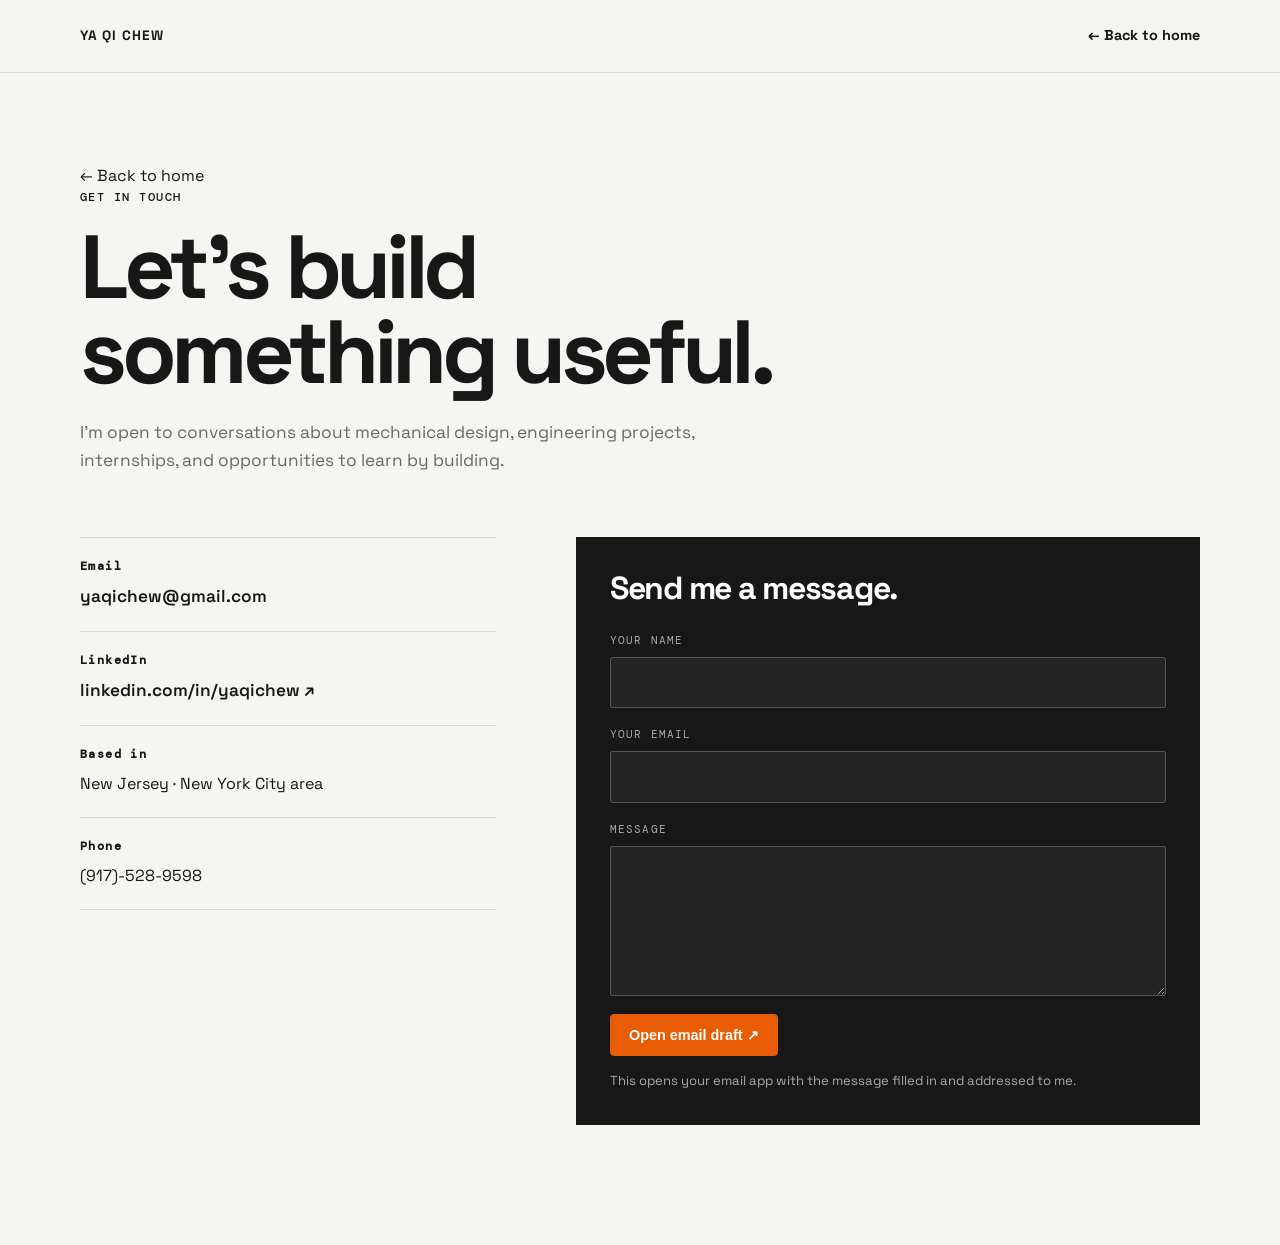
==== contact.html @ 42298730 "first draft" ====
<!DOCTYPE html>
<html lang="en">
<head>
  <meta charset="UTF-8">
  <meta name="viewport" content="width=device-width, initial-scale=1.0">
  <meta name="description" content="Contact Ya Qi Chew about mechanical engineering, design, and project opportunities.">
  <title>Contact | Ya Qi Chew</title>
  <link rel="stylesheet" href="styles.css">
  <style>
    .contact-page { padding-block: 90px 120px; }
    .contact-hero { max-width: 760px; margin-bottom: 62px; }
    .contact-hero h1 { font-size: clamp(3rem, 7vw, 6rem); line-height: .95; letter-spacing: -.06em; margin-bottom: 24px; }
    .contact-grid { display: grid; grid-template-columns: .8fr 1.2fr; gap: 80px; align-items: start; }
    .contact-info { border-top: 1px solid var(--line); }
    .contact-detail { padding: 20px 0; border-bottom: 1px solid var(--line); }
    .contact-detail h2 { font-size: .72rem; font-family: "DM Mono", monospace; letter-spacing: .12em; margin-bottom: 7px; }
    .contact-detail a { font-size: 1.08rem; font-weight: 600; }
    .contact-detail a:hover { color: var(--accent); }
    .contact-form { background: var(--text); color: white; padding: 34px; }
    .contact-form h2 { font-size: 2rem; line-height: 1.1; margin-bottom: 26px; letter-spacing: -.04em; }
    .form-field { display: grid; gap: 7px; margin-bottom: 18px; }
    .form-field label { font-family: "DM Mono", monospace; font-size: .7rem; letter-spacing: .1em; color: #aaa; }
    .form-field input, .form-field textarea { width: 100%; border: 1px solid #555; background: #242424; color: white; padding: 12px; font: inherit; border-radius: 2px; }
    .form-field textarea { min-height: 150px; resize: vertical; }
    .form-field input:focus, .form-field textarea:focus { outline: 2px solid var(--accent); outline-offset: 2px; }
    .contact-form .button { background: var(--accent); color: white; border-color: var(--accent); cursor: pointer; }
    .contact-note { color: #aaa; font-size: .82rem; margin-top: 14px; }
    @media (max-width: 800px) {
      .contact-grid { grid-template-columns: 1fr; gap: 48px; }
      .contact-form { padding: 24px; }
    }
  </style>
</head>
<body>
  <header class="site-header">
    <nav class="nav container">
      <a class="logo" href="index.html">YA QI CHEW</a>
      <a class="text-link" href="index.html#about">← Back to home</a>
    </nav>
  </header>

  <main class="contact-page container">
    <a class="back" href="index.html#about">← Back to home</a>
    <div class="contact-hero">
      <p class="eyebrow">GET IN TOUCH</p>
      <h1>Let's build<br><span>something useful.</span></h1>
      <p class="hero-text">I'm open to conversations about mechanical design, engineering projects, internships, and opportunities to learn by building.</p>
    </div>

    <div class="contact-grid">
      <section class="contact-info" aria-labelledby="contact-details-heading">
        <h2 id="contact-details-heading" class="visually-hidden">Contact details</h2>
        <div class="contact-detail">
          <h2>Email</h2>
          <a href="mailto:yaqichew@gmail.com">yaqichew@gmail.com</a>
        </div>
        <div class="contact-detail">
          <h2>LinkedIn</h2>
          <a href="https://www.linkedin.com/in/yaqichew" target="_blank" rel="noopener">linkedin.com/in/yaqichew ↗</a>
        </div>
        <div class="contact-detail">
          <h2>Based in</h2>
          <p>New Jersey · New York City area</p>
        </div>
        <div class="contact-detail">
          <h2>Phone</h2>
          <p>(917)-528-9598</p>
        </div>
        <!-- <div class="contact-detail">
          <h2>Focus</h2>
          <p>Mechanical design · Prototyping · Engineering systems</p>
        </div> -->
      </section>

      <form class="contact-form">
        <h2>Send me a message.</h2>
        <div class="form-field">
          <label for="name">YOUR NAME</label>
          <input id="name" name="name" type="text" autocomplete="name" required>
        </div>
        <div class="form-field">
          <label for="email">YOUR EMAIL</label>
          <input id="email" name="email" type="email" autocomplete="email" required>
        </div>
        <div class="form-field">
          <label for="message">MESSAGE</label>
          <textarea id="message" name="message" required></textarea>
        </div>
        <button class="button" type="submit">Open email draft ↗</button>
        <p class="contact-note">This opens your email app with the message filled in and addressed to me.</p>
      </form>
    </div>
  </main>

  <script src="script.js"></script>
</body>
</html>
---- styles.css ----
@import url('https://fonts.googleapis.com/css2?family=DM+Mono:wght@400;500&family=Space+Grotesk:wght@400;500;600;700&display=swap');

:root {
  --bg: #f5f5f2;
  --surface: #ffffff;
  --text: #171717;
  --muted: #696969;
  --line: #d8d8d3;
  --accent: #e85d04;
  --max: 1120px;
}

* { box-sizing: border-box; margin: 0; padding: 0; }

html { scroll-behavior: smooth; }

body {
  background: var(--bg);
  color: var(--text);
  font-family: "Space Grotesk", sans-serif;
  line-height: 1.6;
}

a { color: inherit; text-decoration: none; }

.visually-hidden {
  position: absolute;
  width: 1px;
  height: 1px;
  padding: 0;
  margin: -1px;
  overflow: hidden;
  clip: rect(0, 0, 0, 0);
  white-space: nowrap;
  border: 0;
}

.container {
  width: min(calc(100% - 48px), var(--max));
  margin-inline: auto;
}

.site-header {
  position: sticky;
  top: 0;
  z-index: 10;
  background: rgba(245,245,242,.92);
  backdrop-filter: blur(12px);
  border-bottom: 1px solid var(--line);
}

.nav {
  height: 72px;
  display: flex;
  align-items: center;
  justify-content: space-between;
}

.logo {
  font-size: .85rem;
  font-weight: 800;
  letter-spacing: .08em;
}

.nav-links { display: flex; gap: 28px; align-items: center; font-size: .9rem; }
.nav-links a:hover, .footer a:hover, .text-link:hover { color: var(--accent); }
.nav-resume { border: 1px solid var(--text); padding: 7px 12px; border-radius: 4px; }
.menu-button { display: none; background: none; border: 0; font-size: 1.4rem; }

.hero {
  min-height: 680px;
  display: grid;
  grid-template-columns: 1.35fr .65fr;
  align-items: center;
  gap: 70px;
  padding-block: 90px;
  animation: reveal-up .7s ease both;
}

.eyebrow {
  font-family: "DM Mono", monospace;
  font-size: .72rem;
  letter-spacing: .13em;
  font-weight: 500;
  margin-bottom: 18px;
}

.hero h1 {
  font-size: clamp(3.6rem, 8vw, 7rem);
  line-height: .92;
  letter-spacing: -.065em;
  margin-bottom: 28px;
}

.hero h1 span { color: var(--accent); }

.hero-text {
  max-width: 650px;
  color: var(--muted);
  font-size: 1.08rem;
}

.hero-actions { display: flex; gap: 12px; margin-top: 34px; flex-wrap: wrap; }

.button {
  display: inline-block;
  padding: 12px 18px;
  border: 1px solid var(--text);
  border-radius: 4px;
  font-weight: 600;
  font-size: .9rem;
}
.button.primary { background: var(--text); color: white; }
.button:hover { transform: translateY(-1px); }

.hero-photo { position: relative; min-height: 430px; background: #d8d8d1; overflow: hidden; }
.hero-photo::after { content: ""; position: absolute; inset: 0; background: linear-gradient(180deg, transparent 52%, rgba(23,23,23,.72)); pointer-events: none; }
.hero-photo img { width: 100%; height: 100%; min-height: 430px; display: block; object-fit: cover; object-position: center; }
.hero-photo-caption { position: absolute; z-index: 1; right: 20px; bottom: 18px; left: 20px; color: white; font-family: "DM Mono", monospace; font-size: .68rem; letter-spacing: .1em; }

.section { padding-block: 110px; }
.section-alt { background: #eaeae5; padding-block: 110px; }

.section-heading {
  display: flex;
  justify-content: space-between;
  gap: 40px;
  align-items: end;
  margin-bottom: 45px;
}
.section h2 { font-size: clamp(2.5rem, 5vw, 4rem); letter-spacing: -.055em; line-height: 1; }
.section-intro { max-width: 470px; color: var(--muted); }
.project-archive-link { display: inline-block; margin: -18px 0 28px; }

.project-grid { display: grid; grid-template-columns: repeat(2, 1fr); gap: 24px; }
.project-card { background: var(--surface); border: 1px solid var(--line); }
.project-card.featured { grid-column: span 2; display: grid; grid-template-columns: 1.2fr .8fr; }
.project-image {
  min-height: 310px;
  display: grid;
  place-items: center;
  position: relative;
  overflow: hidden;
  background: #d8d8d1;
}
.schematic { isolation: isolate; }
.schematic::before, .schematic::after {
  content: "";
  position: absolute;
  inset: 0;
  background-image: linear-gradient(rgba(23,23,23,.09) 1px, transparent 1px), linear-gradient(90deg, rgba(23,23,23,.09) 1px, transparent 1px);
  background-size: 28px 28px;
}
.schematic::after { background: radial-gradient(circle at 70% 30%, rgba(232,93,4,.25), transparent 34%); }
.schematic-label { position: absolute; z-index: 2; top: 20px; left: 22px; font-family: "DM Mono", monospace; font-size: .68rem; letter-spacing: .12em; color: #4e4e49; }
.schematic-shape { position: absolute; z-index: 1; width: 46%; height: 28%; border: 3px solid var(--text); transform: rotate(-8deg); }
.schematic-boat .schematic-shape { border-radius: 48% 48% 35% 35%; background: rgba(245,245,242,.55); }
.schematic-playground .schematic-shape { width: 34%; height: 42%; transform: skewY(-14deg); background: rgba(245,245,242,.45); }
.schematic-next .schematic-shape { width: 35%; height: 35%; transform: rotate(45deg); background: rgba(245,245,242,.4); }
.schematic-line { position: absolute; z-index: 2; display: block; width: 25%; height: 2px; background: var(--accent); transform-origin: left; }
.line-one { top: 35%; left: 20%; transform: rotate(18deg); }
.line-two { top: 66%; left: 56%; transform: rotate(-24deg); }
.project-content { padding: 32px; }
.project-number { font-family: "DM Mono", monospace; font-size: .72rem; color: var(--accent); margin-bottom: 12px; }
.project-content h3 { font-size: 1.7rem; line-height: 1.15; margin-bottom: 12px; letter-spacing: -.03em; }
.project-content p { color: var(--muted); }
.tags { display: flex; flex-wrap: wrap; gap: 7px; margin: 22px 0; }
.tags span { border: 1px solid var(--line); padding: 4px 8px; font-size: .72rem; font-family: "DM Mono", monospace; }
.text-link { font-weight: 700; font-size: .9rem; }

.experience-list { border-top: 1px solid #c8c8c3; }
.experience-item {
  display: grid;
  grid-template-columns: 190px 1fr;
  gap: 40px;
  padding: 36px 0;
  border-bottom: 1px solid #c8c8c3;
}
.experience-date { font-family: "DM Mono", monospace; font-size: .72rem; color: var(--muted); }
.experience-item h3 { font-size: 1.35rem; }
.role { color: var(--accent); font-weight: 600; margin-bottom: 12px; }
.experience-item ul { padding-left: 20px; color: var(--muted); }

.skills-grid { display: grid; grid-template-columns: repeat(2, 1fr); border-top: 1px solid var(--line); }
.skill-group { padding: 30px 0; border-bottom: 1px solid var(--line); }
.skill-group:nth-child(odd) { padding-right: 45px; border-right: 1px solid var(--line); }
.skill-group:nth-child(even) { padding-left: 45px; }
.skill-group h3 { margin-bottom: 8px; }
.skill-group p { color: var(--muted); }

.about-section { background: var(--text); color: white; }
.about-grid { display: grid; grid-template-columns: 1fr 1fr; gap: 80px; }
.about-section .eyebrow { color: #aaa; }
.about-section h2 { font-size: clamp(2.4rem, 5vw, 4.5rem); line-height: 1; letter-spacing: -.05em; }
.about-section p { color: #bbb; margin-bottom: 22px; }
.about-section .text-link { color: white; }

.footer { padding: 28px 0; border-top: 1px solid var(--line); }
.footer-inner { display: flex; justify-content: space-between; color: var(--muted); font-size: .85rem; }
.footer-inner div { display: flex; gap: 22px; }

@keyframes reveal-up {
  from { opacity: 0; transform: translateY(18px); }
  to { opacity: 1; transform: translateY(0); }
}

@media (prefers-reduced-motion: reduce) {
  html { scroll-behavior: auto; }
  *, *::before, *::after { animation-duration: .01ms !important; transition-duration: .01ms !important; }
}

@media (max-width: 800px) {
  .container { width: min(calc(100% - 32px), var(--max)); }
  .nav-links { display: none; position: absolute; top: 72px; left: 0; right: 0; background: var(--bg); padding: 20px 24px; border-bottom: 1px solid var(--line); flex-direction: column; align-items: flex-start; }
  .nav-links.open { display: flex; }
  .menu-button { display: block; }
  .hero { grid-template-columns: 1fr; min-height: auto; padding-block: 80px; }
  .hero-photo, .hero-photo img { min-height: 360px; }
  .section-heading { display: block; }
  .section-intro { margin-top: 20px; }
  .project-grid { grid-template-columns: 1fr; }
  .project-card.featured { grid-column: auto; display: block; }
  .experience-item { grid-template-columns: 1fr; gap: 8px; }
  .skills-grid { grid-template-columns: 1fr; }
  .skill-group:nth-child(odd) { padding-right: 0; border-right: 0; }
  .skill-group:nth-child(even) { padding-left: 0; }
  .about-grid { grid-template-columns: 1fr; gap: 40px; }
}
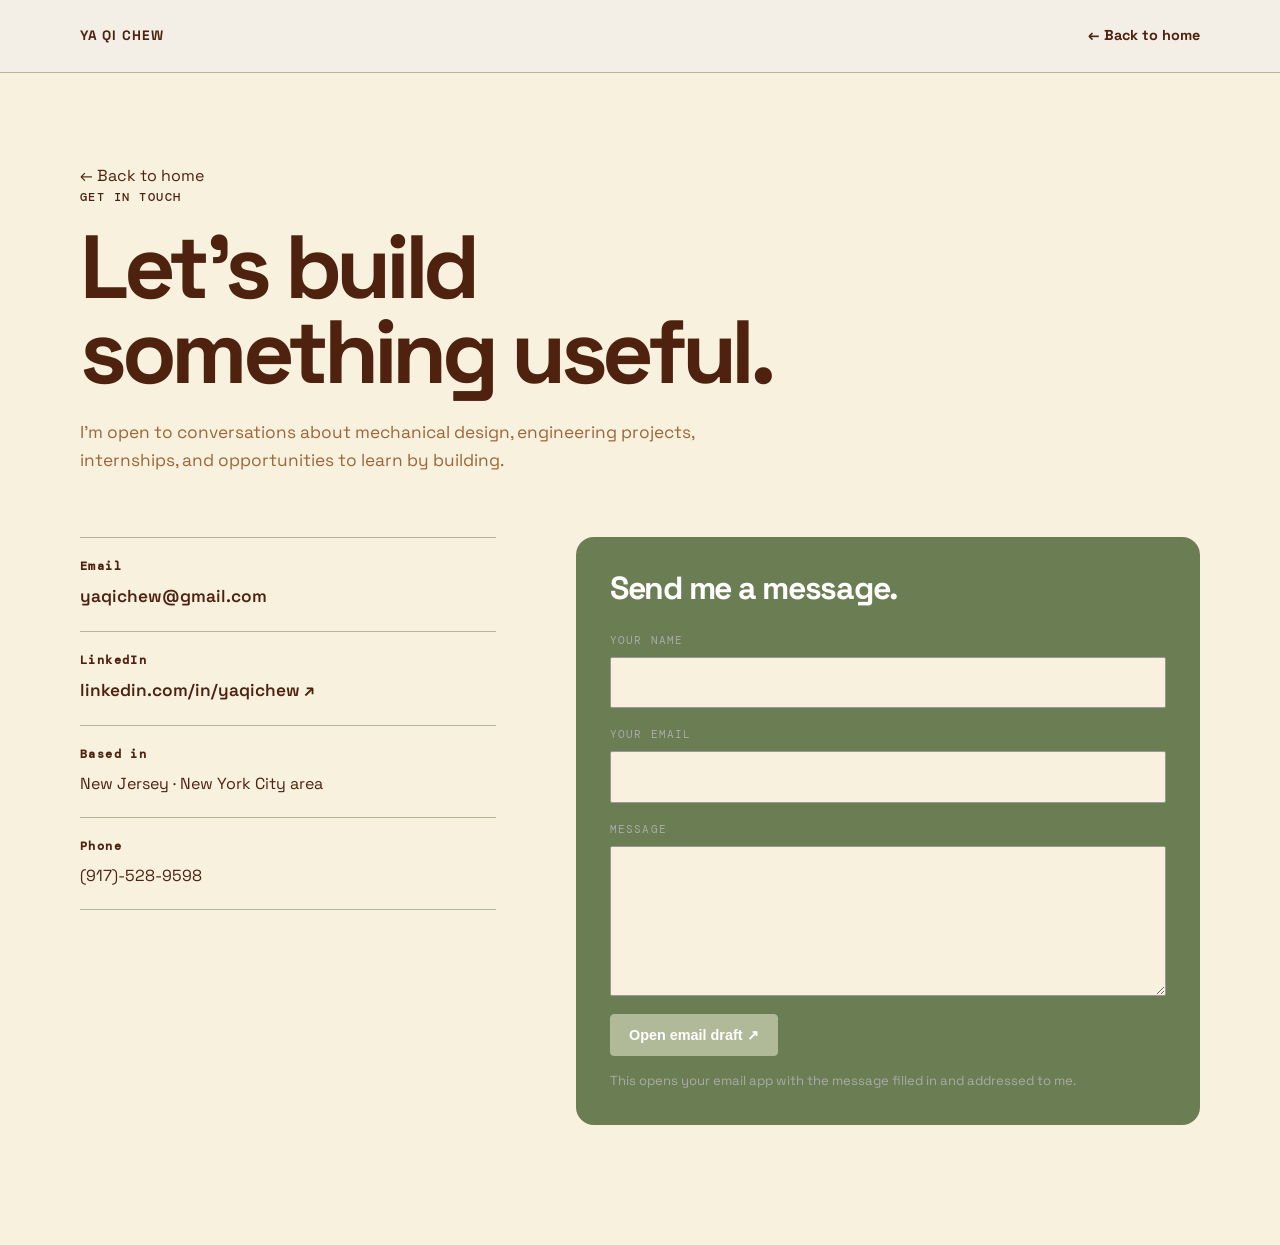
==== commit d5936473: "research and contact edits" ====
--- a/contact.html
+++ b/contact.html
@@ -16,11 +16,11 @@
     .contact-detail h2 { font-size: .72rem; font-family: "DM Mono", monospace; letter-spacing: .12em; margin-bottom: 7px; }
     .contact-detail a { font-size: 1.08rem; font-weight: 600; }
     .contact-detail a:hover { color: var(--accent); }
-    .contact-form { background: var(--text); color: white; padding: 34px; }
+    .contact-form { background: #6B7D52; color: white; padding: 34px; border-radius: 18px; }
     .contact-form h2 { font-size: 2rem; line-height: 1.1; margin-bottom: 26px; letter-spacing: -.04em; }
     .form-field { display: grid; gap: 7px; margin-bottom: 18px; }
     .form-field label { font-family: "DM Mono", monospace; font-size: .7rem; letter-spacing: .1em; color: #aaa; }
-    .form-field input, .form-field textarea { width: 100%; border: 1px solid #555; background: #242424; color: white; padding: 12px; font: inherit; border-radius: 2px; }
+    .form-field input, .form-field textarea { width: 100%; border: 1px solid #999; background: #F7F1DE; color: var(--text); padding: 12px; font: inherit; border-radius: 2px; }
     .form-field textarea { min-height: 150px; resize: vertical; }
     .form-field input:focus, .form-field textarea:focus { outline: 2px solid var(--accent); outline-offset: 2px; }
     .contact-form .button { background: var(--accent); color: white; border-color: var(--accent); cursor: pointer; }
--- a/styles.css
+++ b/styles.css
@@ -1,16 +1,19 @@
 @import url('https://fonts.googleapis.com/css2?family=DM+Mono:wght@400;500&family=Space+Grotesk:wght@400;500;600;700&display=swap');
 
 :root {
-  --bg: #f5f5f2;
-  --surface: #ffffff;
-  --text: #171717;
-  --muted: #696969;
-  --line: #d8d8d3;
-  --accent: #e85d04;
+  --bg: #F7F1DE;
+  --surface: #B0BA99;
+  --text: #4E220F;
+  --muted: #9D6638;
+  --line: #B0BA99;
+  --accent: #B0BA99;
+  --brown: #9D6638;
   --max: 1120px;
 }
 
 * { box-sizing: border-box; margin: 0; padding: 0; }
+
+img { max-width: 100%; }
 
 html { scroll-behavior: smooth; }
 
@@ -44,7 +47,7 @@
   position: sticky;
   top: 0;
   z-index: 10;
-  background: rgba(245,245,242,.92);
+  background: rgba(243,239,230,.92);
   backdrop-filter: blur(12px);
   border-bottom: 1px solid var(--line);
 }
@@ -63,7 +66,7 @@
 }
 
 .nav-links { display: flex; gap: 28px; align-items: center; font-size: .9rem; }
-.nav-links a:hover, .footer a:hover, .text-link:hover { color: var(--accent); }
+.nav-links a:hover, .footer a:hover { color: var(--accent); }
 .nav-resume { border: 1px solid var(--text); padding: 7px 12px; border-radius: 4px; }
 .menu-button { display: none; background: none; border: 0; font-size: 1.4rem; }
 
@@ -113,13 +116,13 @@
 .button.primary { background: var(--text); color: white; }
 .button:hover { transform: translateY(-1px); }
 
-.hero-photo { position: relative; min-height: 430px; background: #d8d8d1; overflow: hidden; }
-.hero-photo::after { content: ""; position: absolute; inset: 0; background: linear-gradient(180deg, transparent 52%, rgba(23,23,23,.72)); pointer-events: none; }
-.hero-photo img { width: 100%; height: 100%; min-height: 430px; display: block; object-fit: cover; object-position: center; }
+.hero-photo { position: relative; min-height: 430px; background: var(--line); overflow: hidden; border-radius: 12px; }
+.hero-photo::after { content: ""; position: absolute; inset: 0; background: linear-gradient(180deg, transparent 52%, rgba(48,37,29,.72)); pointer-events: none; }
+.hero-photo img { display: block; width: 100%; height: 100%; min-height: 430px; object-fit: cover; object-position: center; border-radius: inherit; }
 .hero-photo-caption { position: absolute; z-index: 1; right: 20px; bottom: 18px; left: 20px; color: white; font-family: "DM Mono", monospace; font-size: .68rem; letter-spacing: .1em; }
 
 .section { padding-block: 110px; }
-.section-alt { background: #eaeae5; padding-block: 110px; }
+.section-alt { background: #e5e6d9; padding-block: 110px; }
 
 .section-heading {
   display: flex;
@@ -132,8 +135,32 @@
 .section-intro { max-width: 470px; color: var(--muted); }
 .project-archive-link { display: inline-block; margin: -18px 0 28px; }
 
+.project-hero-layout { display: grid; grid-template-columns: minmax(0, 1.2fr) minmax(250px, .8fr); gap: 55px; align-items: center; margin-bottom: 60px; }
+.project-hero-layout .project-hero { max-width: none; margin-bottom: 0; }
+.project-hero-photo { min-height: 280px; border: 1px solid var(--line); background: var(--line); display: grid; place-items: center; padding: 24px; text-align: center; color: var(--muted); font-family: "DM Mono", monospace; font-size: .72rem; letter-spacing: .08em; border-radius: 12px; overflow: hidden; }
+.project-hero-photo img { display: block; width: 100%; height: auto; border-radius: inherit; }
+.project-photo { width: 100%; border: 0; border-radius: 12px; overflow: hidden; }
+.project-photo img { display: block; width: 100%; height: auto; object-fit: contain; border: 0; border-radius: inherit; }
+.project-video { width: 100%; margin: 20px 0; border-radius: 12px; overflow: hidden; background: var(--text); color: var(--line); text-align: center; font: .72rem "DM Mono", monospace; letter-spacing: .08em; }
+.project-video video { display: block; width: 100%; height: auto; }
+.project-carousel { position: relative; overflow: hidden; }
+.project-carousel::before, .project-carousel::after { content: ""; position: absolute; top: 0; bottom: 0; z-index: 1; width: 72px; pointer-events: none; }
+.project-carousel::before { left: 0; background: linear-gradient(90deg, rgba(48,37,29,.25), transparent); }
+.project-carousel::after { right: 0; background: linear-gradient(270deg, rgba(48,37,29,.25), transparent); }
+.project-carousel-images { width: 100%; }
+.project-carousel .project-carousel-image { display: none !important; }
+.project-carousel .project-carousel-image.is-active { display: block !important; }
+.project-carousel-button { position: absolute; top: 50%; z-index: 2; width: 44px; height: 64px; border: 0; border-radius: 999px; background: transparent; color: white; cursor: pointer; transform: translateY(-50%); }
+.project-carousel-button::before { content: ""; position: absolute; top: 50%; left: 50%; width: 14px; height: 14px; border: solid currentColor; border-width: 0 2px 2px 0; border-radius: 2px; filter: drop-shadow(0 1px 3px rgba(0,0,0,.7)); }
+.project-carousel-previous::before { transform: translate(-35%, -50%) rotate(135deg); }
+.project-carousel-next::before { transform: translate(-65%, -50%) rotate(-45deg); }
+.project-carousel-previous { left: 14px; }
+.project-carousel-next { right: 14px; }
+.project-carousel-button:hover { color: var(--accent); background: rgba(255,255,255,.14); }
+.project-carousel-count { position: absolute; left: 50%; bottom: 14px; z-index: 1; padding: 4px 8px; background: var(--surface); color: var(--muted); font: .72rem "DM Mono", monospace; transform: translateX(-50%); }
+
 .project-grid { display: grid; grid-template-columns: repeat(2, 1fr); gap: 24px; }
-.project-card { background: var(--surface); border: 1px solid var(--line); }
+.project-card { background: var(--surface); border: 1px solid var(--line); border-radius: 18px; overflow: hidden; }
 .project-card.featured { grid-column: span 2; display: grid; grid-template-columns: 1.2fr .8fr; }
 .project-image {
   min-height: 310px;
@@ -141,18 +168,21 @@
   place-items: center;
   position: relative;
   overflow: hidden;
-  background: #d8d8d1;
-}
+  background: var(--line);
+  border-radius: 14px;
+}
+.project-image img { display: block; width: 100%; height: auto; border-radius: inherit; }
+.project-image-missing { color: var(--muted); font-family: "DM Mono", monospace; font-size: .72rem; letter-spacing: .08em; text-align: center; }
 .schematic { isolation: isolate; }
 .schematic::before, .schematic::after {
   content: "";
   position: absolute;
   inset: 0;
-  background-image: linear-gradient(rgba(23,23,23,.09) 1px, transparent 1px), linear-gradient(90deg, rgba(23,23,23,.09) 1px, transparent 1px);
+  background-image: linear-gradient(rgba(59,36,24,.1) 1px, transparent 1px), linear-gradient(90deg, rgba(59,36,24,.1) 1px, transparent 1px);
   background-size: 28px 28px;
 }
-.schematic::after { background: radial-gradient(circle at 70% 30%, rgba(232,93,4,.25), transparent 34%); }
-.schematic-label { position: absolute; z-index: 2; top: 20px; left: 22px; font-family: "DM Mono", monospace; font-size: .68rem; letter-spacing: .12em; color: #4e4e49; }
+.schematic::after { background: radial-gradient(circle at 70% 30%, rgba(113,139,104,.28), transparent 34%); }
+.schematic-label { position: absolute; z-index: 2; top: 20px; left: 22px; font-family: "DM Mono", monospace; font-size: .68rem; letter-spacing: .12em; color: var(--brown); }
 .schematic-shape { position: absolute; z-index: 1; width: 46%; height: 28%; border: 3px solid var(--text); transform: rotate(-8deg); }
 .schematic-boat .schematic-shape { border-radius: 48% 48% 35% 35%; background: rgba(245,245,242,.55); }
 .schematic-playground .schematic-shape { width: 34%; height: 42%; transform: skewY(-14deg); background: rgba(245,245,242,.45); }
@@ -164,17 +194,68 @@
 .project-number { font-family: "DM Mono", monospace; font-size: .72rem; color: var(--accent); margin-bottom: 12px; }
 .project-content h3 { font-size: 1.7rem; line-height: 1.15; margin-bottom: 12px; letter-spacing: -.03em; }
 .project-content p { color: var(--muted); }
-.tags { display: flex; flex-wrap: wrap; gap: 7px; margin: 22px 0; }
-.tags span { border: 1px solid var(--line); padding: 4px 8px; font-size: .72rem; font-family: "DM Mono", monospace; }
-.text-link { font-weight: 700; font-size: .9rem; }
-
-.experience-list { border-top: 1px solid #c8c8c3; }
+.project-meta {
+  display: flex;
+  flex-wrap: nowrap;
+  gap: 7px;
+  margin: 22px 0;
+  overflow-x: auto;
+}
+
+.project-meta span {
+  border: 1px solid var(--line);
+  padding: 4px 8px;
+  font-size: .72rem;
+  font-family: "DM Mono", monospace;
+  white-space: nowrap;
+}
+
+.tags {
+  display: flex;
+  flex-wrap: wrap;
+  gap: 8px;
+  margin: 20px 0;
+}
+
+.tags span {
+  display: inline-block;
+  padding: 6px 12px;
+  background: rgba(157, 102, 56, 0.12);
+  border: 1px solid var(--muted);
+  border-radius: 20px;
+  font-size: .75rem;
+  font-family: "DM Mono", monospace;
+  color: var(--text);
+  white-space: nowrap;
+  transition: all .2s ease;
+}
+
+.tags span:hover {
+  background: rgba(157, 102, 56, 0.2);
+  border-color: var(--text);
+  transform: translateY(-1px);
+}
+
+.text-link { 
+  font-weight: 700; 
+  font-size: .9rem;
+  transition: all .2s ease;
+}
+
+.text-link:hover {
+  color: var(--text);
+  text-decoration: underline;
+  text-decoration-thickness: 2px;
+  text-underline-offset: 4px;
+}
+
+.experience-list { border-top: 1px solid var(--line); }
 .experience-item {
   display: grid;
   grid-template-columns: 190px 1fr;
   gap: 40px;
   padding: 36px 0;
-  border-bottom: 1px solid #c8c8c3;
+  border-bottom: 1px solid var(--line);
 }
 .experience-date { font-family: "DM Mono", monospace; font-size: .72rem; color: var(--muted); }
 .experience-item h3 { font-size: 1.35rem; }
@@ -190,10 +271,149 @@
 
 .about-section { background: var(--text); color: white; }
 .about-grid { display: grid; grid-template-columns: 1fr 1fr; gap: 80px; }
-.about-section .eyebrow { color: #aaa; }
+.about-section .eyebrow { color: #c9d7bd; }
 .about-section h2 { font-size: clamp(2.4rem, 5vw, 4.5rem); line-height: 1; letter-spacing: -.05em; }
-.about-section p { color: #bbb; margin-bottom: 22px; }
+.about-section p { color: #d4ddcb; margin-bottom: 22px; }
 .about-section .text-link { color: white; }
+
+.poster-container { max-width: 900px; margin-inline: auto; }
+.poster-viewer-wrapper {
+  display: flex;
+  flex-direction: column;
+  gap: 16px;
+  width: 100%;
+  max-width: 100%;
+}
+.poster-viewer {
+  position: relative;
+  display: block;
+  width: 100%;
+  min-height: auto;
+  background: transparent;
+  border: none;
+  border-radius: 0;
+  overflow: visible;
+  padding: 0;
+  box-shadow: none;
+}
+.poster-viewer img {
+  display: block;
+  width: 100%;
+  height: auto;
+  max-height: none;
+  object-fit: contain;
+  border-radius: 14px;
+  box-shadow: 0 12px 24px rgba(78, 34, 15, 0.08);
+}
+.poster-pdf {
+  display: block;
+  width: 100%;
+  height: 720px;
+  border: none;
+  background: white;
+  border-radius: 12px;
+  box-shadow: inset 0 0 0 1px rgba(78, 34, 15, 0.08);
+}
+.poster-fallback {
+  color: var(--muted);
+  font-size: .9rem;
+  text-align: center;
+  padding: 20px;
+}
+.poster-fallback a { color: var(--accent); font-weight: 600; text-decoration: underline; }
+.poster-fallback a:hover { color: var(--brown); }
+
+.expand-poster-btn {
+  position: absolute;
+  top: 14px;
+  right: 14px;
+  width: 44px;
+  height: 44px;
+  display: grid;
+  place-items: center;
+  background: rgba(78, 34, 15, 0.72);
+  color: white;
+  border: 0;
+  border-radius: 8px;
+  cursor: pointer;
+  transition: all .2s ease;
+  z-index: 2;
+}
+.expand-poster-btn:hover {
+  background: rgba(78, 34, 15, 0.9);
+  transform: scale(1.05);
+}
+
+.download-poster-btn {
+  display: inline-block;
+  padding: 12px 18px;
+  border: 1px solid var(--text);
+  border-radius: 4px;
+  font-weight: 600;
+  font-size: .9rem;
+  text-decoration: none;
+  background: var(--text);
+  color: white;
+  cursor: pointer;
+  transition: all .2s ease;
+}
+.download-poster-btn:hover { transform: translateY(-1px); background: var(--accent); border-color: var(--accent); }
+
+/* Fullscreen Modal */
+.poster-modal {
+  display: none;
+  position: fixed;
+  inset: 0;
+  z-index: 1000;
+  background: rgba(0, 0, 0, 0.95);
+  backdrop-filter: blur(8px);
+}
+.poster-modal.active { display: flex; align-items: center; justify-content: center; }
+.poster-modal-content {
+  position: relative;
+  width: 90%;
+  height: 90%;
+  display: grid;
+  place-items: center;
+  padding: 28px;
+  max-width: 1400px;
+  background: rgba(255,255,255,0.04);
+  border-radius: 18px;
+  box-shadow: 0 26px 70px rgba(0,0,0,0.26);
+}
+.poster-modal-content img { max-width: 100%; max-height: 100%; width: auto; height: auto; object-fit: contain; }
+.poster-pdf-fullscreen {
+  width: 100%;
+  height: 100%;
+  border: none;
+  border-radius: 14px;
+  background: white;
+  box-shadow: inset 0 0 0 1px rgba(78, 34, 15, 0.08);
+}
+
+.close-poster-btn {
+  position: absolute;
+  top: 20px;
+  right: 20px;
+  width: 48px;
+  height: 48px;
+  display: grid;
+  place-items: center;
+  background: rgba(255, 255, 255, 0.1);
+  color: white;
+  border: 1px solid rgba(255, 255, 255, 0.2);
+  border-radius: 8px;
+  cursor: pointer;
+  font-size: 32px;
+  line-height: 1;
+  transition: all .2s ease;
+  z-index: 1001;
+}
+.close-poster-btn:hover {
+  background: rgba(255, 255, 255, 0.2);
+  border-color: rgba(255, 255, 255, 0.4);
+}
+
 
 .footer { padding: 28px 0; border-top: 1px solid var(--line); }
 .footer-inner { display: flex; justify-content: space-between; color: var(--muted); font-size: .85rem; }
@@ -216,6 +436,8 @@
   .menu-button { display: block; }
   .hero { grid-template-columns: 1fr; min-height: auto; padding-block: 80px; }
   .hero-photo, .hero-photo img { min-height: 360px; }
+  .project-hero-layout { grid-template-columns: 1fr; gap: 35px; }
+  .project-hero-photo { min-height: 220px; }
   .section-heading { display: block; }
   .section-intro { margin-top: 20px; }
   .project-grid { grid-template-columns: 1fr; }
@@ -225,4 +447,7 @@
   .skill-group:nth-child(odd) { padding-right: 0; border-right: 0; }
   .skill-group:nth-child(even) { padding-left: 0; }
   .about-grid { grid-template-columns: 1fr; gap: 40px; }
-}
+  .poster-viewer { min-height: 350px; padding: 16px; }
+  .expand-poster-btn { width: 40px; height: 40px; }
+  .close-poster-btn { width: 44px; height: 44px; font-size: 28px; top: 16px; right: 16px; }
+}
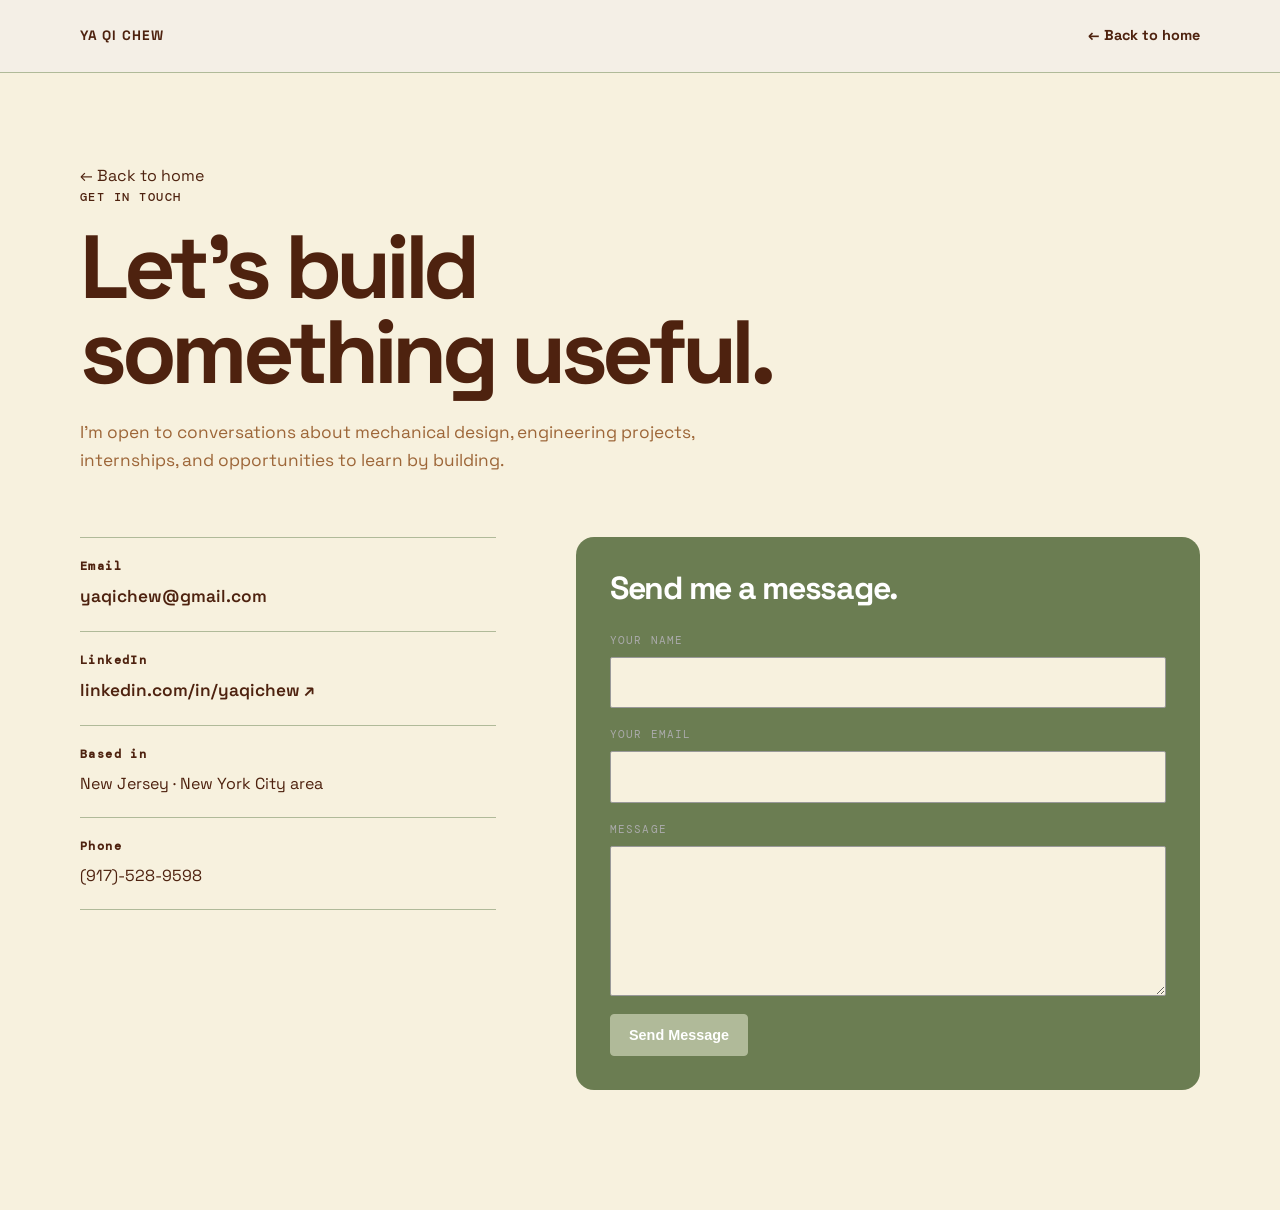
==== commit 69573bc9: "contact form edit" ====
--- a/contact.html
+++ b/contact.html
@@ -72,7 +72,7 @@
         </div> -->
       </section>
 
-      <form class="contact-form">
+      <form class="contact-form" action="https://formsubmit.co/yaqichew@gmail.com" method="POST">
         <h2>Send me a message.</h2>
         <div class="form-field">
           <label for="name">YOUR NAME</label>
@@ -86,8 +86,7 @@
           <label for="message">MESSAGE</label>
           <textarea id="message" name="message" required></textarea>
         </div>
-        <button class="button" type="submit">Open email draft ↗</button>
-        <p class="contact-note">This opens your email app with the message filled in and addressed to me.</p>
+        <button class="button" type="submit">Send Message</button>
       </form>
     </div>
   </main>
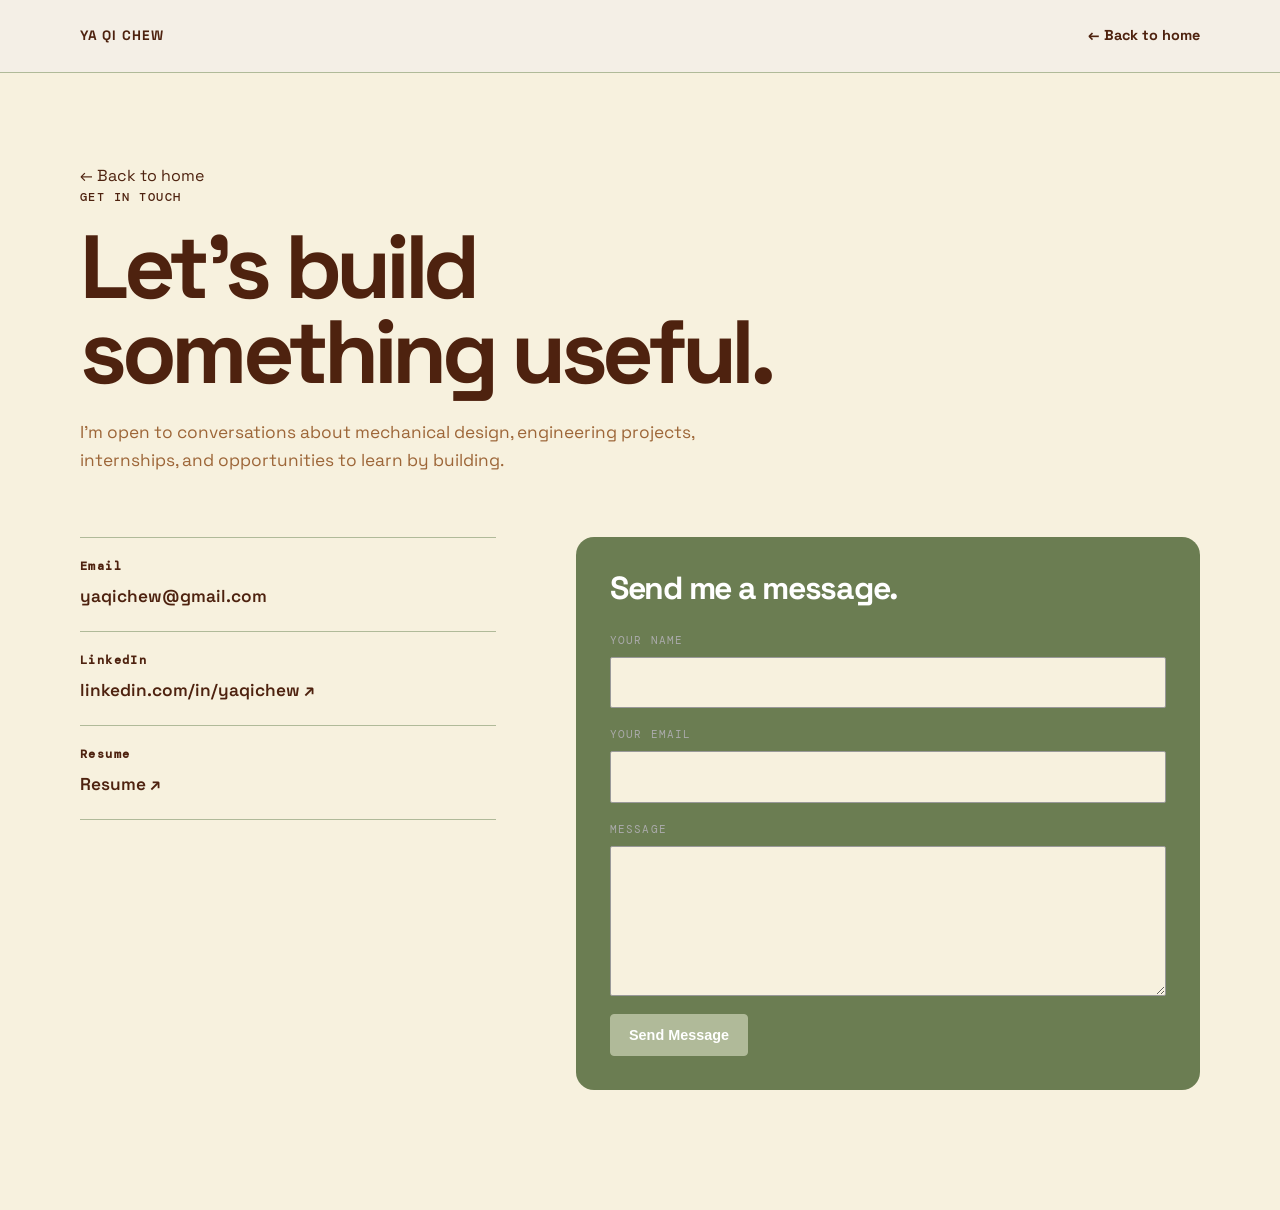
==== commit 9da1e974: "overall update" ====
--- a/contact.html
+++ b/contact.html
@@ -59,17 +59,9 @@
           <a href="https://www.linkedin.com/in/yaqichew" target="_blank" rel="noopener">linkedin.com/in/yaqichew ↗</a>
         </div>
         <div class="contact-detail">
-          <h2>Based in</h2>
-          <p>New Jersey · New York City area</p>
+          <h2>Resume</h2>
+          <a href="Files/Ya_Qi_Chew_Resume.pdf" target="_blank" rel="noopener"> Resume ↗</a>
         </div>
-        <div class="contact-detail">
-          <h2>Phone</h2>
-          <p>(917)-528-9598</p>
-        </div>
-        <!-- <div class="contact-detail">
-          <h2>Focus</h2>
-          <p>Mechanical design · Prototyping · Engineering systems</p>
-        </div> -->
       </section>
 
       <form class="contact-form" action="https://formsubmit.co/yaqichew@gmail.com" method="POST">
@@ -87,6 +79,8 @@
           <textarea id="message" name="message" required></textarea>
         </div>
         <button class="button" type="submit">Send Message</button>
+        <input type="hidden" name="_captcha" value="false">
+        <div id="form-status" style="display: none; margin-top: 16px; padding: 12px; background: rgba(107, 125, 82, 0.2); border-radius: 8px; color: var(--text); text-align: center; font-weight: 600;">✓ Message sent! Thank you for reaching out.</div>
       </form>
     </div>
   </main>
--- a/styles.css
+++ b/styles.css
@@ -194,6 +194,7 @@
 .project-number { font-family: "DM Mono", monospace; font-size: .72rem; color: var(--accent); margin-bottom: 12px; }
 .project-content h3 { font-size: 1.7rem; line-height: 1.15; margin-bottom: 12px; letter-spacing: -.03em; }
 .project-content p { color: var(--muted); }
+.project-content > div { margin-top: 16px; margin-bottom: 16px; }
 .project-meta {
   display: flex;
   flex-wrap: nowrap;
@@ -211,13 +212,6 @@
 }
 
 .tags {
-  display: flex;
-  flex-wrap: wrap;
-  gap: 8px;
-  margin: 20px 0;
-}
-
-.tags span {
   display: inline-block;
   padding: 6px 12px;
   background: rgba(157, 102, 56, 0.12);
@@ -228,9 +222,10 @@
   color: var(--text);
   white-space: nowrap;
   transition: all .2s ease;
-}
-
-.tags span:hover {
+  margin-right: 8px;
+}
+
+.tags:hover {
   background: rgba(157, 102, 56, 0.2);
   border-color: var(--text);
   transform: translateY(-1px);
